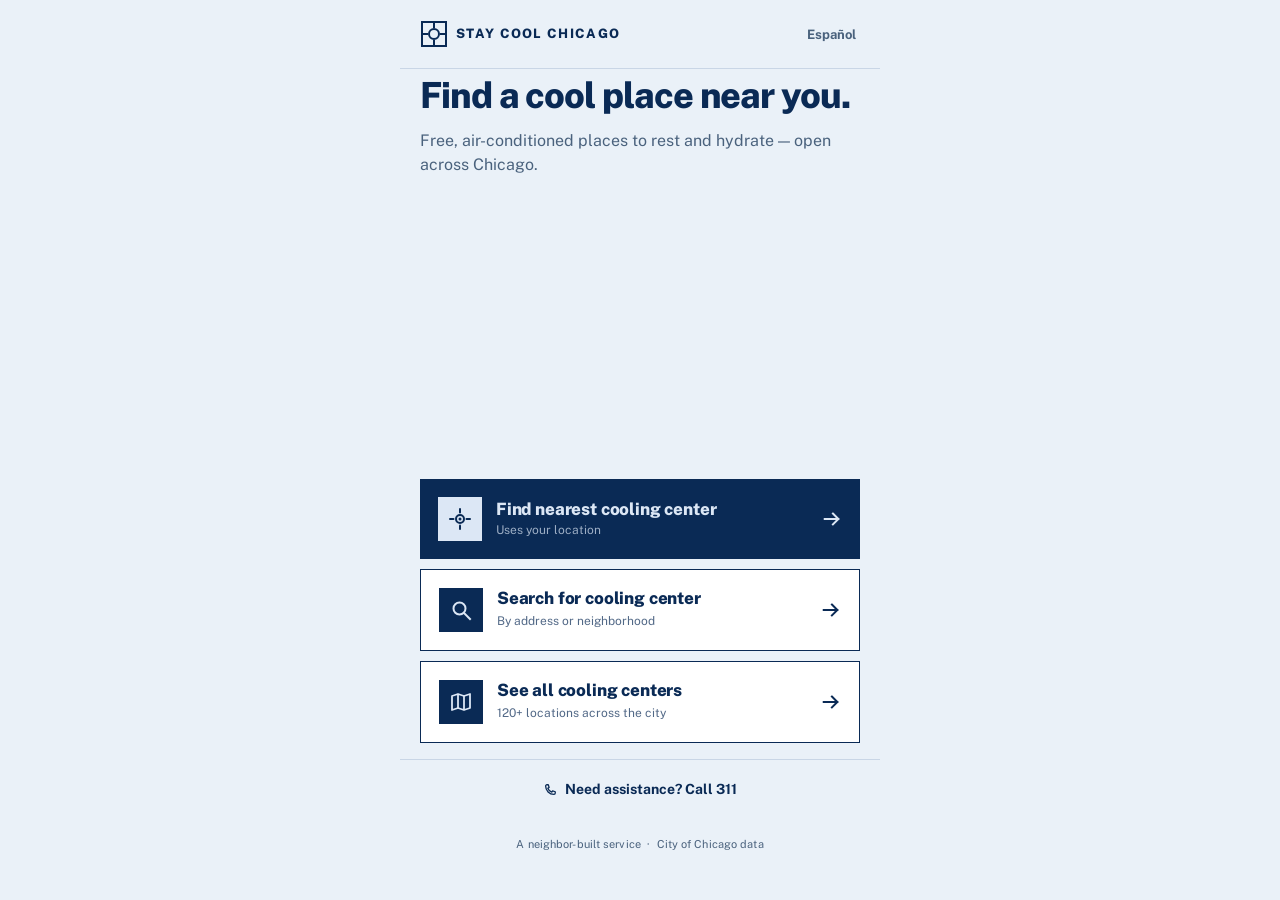
==== index.html @ 72aff4a6 "Polishing pass" ====
<!doctype html>
<html lang="en">
<head>
  <meta charset="utf-8" />
  <meta name="viewport" content="width=device-width, initial-scale=1" />
  <title data-i18n-title="appName">Stay Cool Chicago</title>
  <meta name="description" content="Free cooling centers near you — open across Chicago during heat events." />
  <meta name="theme-color" content="#0a2a55" />
  <meta property="og:title" content="Stay Cool Chicago" />
  <meta property="og:description" content="Find free air-conditioned places to rest and hydrate — open across Chicago during heat events." />
  <meta property="og:image" content="/assets/og-image.png" />
  <link rel="manifest" href="/manifest.json" />
  <link rel="icon" type="image/png" href="/assets/icons/favicon-32.png" sizes="32x32" />
  <link rel="apple-touch-icon" href="/assets/icons/apple-touch-icon.png" />
  <link rel="stylesheet" href="css/main.css" />
</head>
<body>

  <a class="skip-link" href="#main">Skip to main content</a>

  <div class="page">

    <!-- Advisory banner (hidden until JS renders it) -->
    <div id="advisory-container" hidden></div>

    <!-- Page header: brand + language toggle -->
    <header class="page-header" style="padding:12px var(--page-pad); border-bottom:1px solid var(--color-hair);">
      <div class="brand-mark">
        <svg width="28" height="28" viewBox="0 0 28 28" aria-hidden="true" focusable="false" color="var(--color-ink)">
          <rect x="2" y="2" width="24" height="24" fill="none" stroke="currentColor" stroke-width="2"/>
          <circle cx="14" cy="14" r="5" fill="none" stroke="currentColor" stroke-width="2"/>
          <line x1="14" y1="4"  x2="14" y2="7"  stroke="currentColor" stroke-width="2" stroke-linecap="square"/>
          <line x1="14" y1="21" x2="14" y2="24" stroke="currentColor" stroke-width="2" stroke-linecap="square"/>
          <line x1="4"  y1="14" x2="7"  y2="14" stroke="currentColor" stroke-width="2" stroke-linecap="square"/>
          <line x1="21" y1="14" x2="24" y2="14" stroke="currentColor" stroke-width="2" stroke-linecap="square"/>
        </svg>
        <span class="brand-name" data-i18n="appName">Stay Cool Chicago</span>
      </div>

      <button class="lang-toggle" id="lang-toggle"
              aria-label="Switch to Español">
        <span data-i18n="langToggle">Español</span>
      </button>
    </header>

    <!-- Main content -->
    <main id="main" class="welcome-main">

      <!-- Hero -->
      <section class="welcome-hero" aria-labelledby="welcome-heading">
        <h1 id="welcome-heading" data-i18n="welcomeHeadline">
          Free places to cool down, near you.
        </h1>
        <p class="text-body mute mt-14" data-i18n="welcomeSub">
          Free, air-conditioned places to rest and hydrate — open across Chicago.
        </p>
      </section>

      <!-- Flex spacer pushes actions toward bottom on tall screens -->
      <div class="welcome-spacer" aria-hidden="true"></div>

      <!-- Primary + secondary CTAs -->
      <div class="welcome-actions">

        <!-- Find nearest cooling center -->
        <button id="btn-find-nearest" class="action-btn primary"
                aria-label="Find nearest cooling center using your location">
          <span class="action-btn-icon" aria-hidden="true">
            <!-- Crosshair / location icon -->
            <svg width="22" height="22" viewBox="0 0 22 22" fill="none" aria-hidden="true" focusable="false">
              <circle cx="11" cy="11" r="4" stroke="currentColor" stroke-width="2"/>
              <circle cx="11" cy="11" r="1.5" fill="currentColor"/>
              <line x1="11" y1="1"    x2="11" y2="4.5"  stroke="currentColor" stroke-width="2" stroke-linecap="round"/>
              <line x1="11" y1="17.5" x2="11" y2="21"   stroke="currentColor" stroke-width="2" stroke-linecap="round"/>
              <line x1="1"  y1="11"   x2="4.5" y2="11"  stroke="currentColor" stroke-width="2" stroke-linecap="round"/>
              <line x1="17.5" y1="11" x2="21"  y2="11"  stroke="currentColor" stroke-width="2" stroke-linecap="round"/>
            </svg>
          </span>
          <span class="action-btn-text">
            <span class="action-btn-label" data-i18n="findNearest">Find nearest cooling center</span>
            <span class="action-btn-sub"   data-i18n="findNearestSub">Uses your location</span>
          </span>
          <svg class="action-btn-arrow" width="20" height="20" viewBox="0 0 22 22" fill="none"
               aria-hidden="true" focusable="false">
            <path d="M3 11 H18 M12 5 L18 11 L12 17" stroke="currentColor" stroke-width="2.2" stroke-linecap="square"/>
          </svg>
        </button>

        <!-- Search for cooling center -->
        <a href="search.html" class="action-btn secondary mt-10"
           aria-label="Search for a cooling center by address or neighborhood">
          <span class="action-btn-icon" aria-hidden="true">
            <svg width="22" height="22" viewBox="0 0 22 22" fill="none" aria-hidden="true" focusable="false">
              <circle cx="9.5" cy="9.5" r="6" stroke="currentColor" stroke-width="2"/>
              <line x1="14" y1="14" x2="20" y2="20" stroke="currentColor" stroke-width="2" stroke-linecap="square"/>
            </svg>
          </span>
          <span class="action-btn-text">
            <span class="action-btn-label" data-i18n="searchCenter">Search for cooling center</span>
            <span class="action-btn-sub"   data-i18n="searchCenterSub">By address or neighborhood</span>
          </span>
          <svg class="action-btn-arrow" width="20" height="20" viewBox="0 0 22 22" fill="none"
               aria-hidden="true" focusable="false">
            <path d="M3 11 H18 M12 5 L18 11 L12 17" stroke="currentColor" stroke-width="2.2" stroke-linecap="square"/>
          </svg>
        </a>

        <!-- See all on the map -->
        <a href="list.html" class="action-btn secondary mt-10"
           aria-label="See all cooling centers">
          <span class="action-btn-icon" aria-hidden="true">
            <!-- Map icon -->
            <svg width="22" height="22" viewBox="0 0 22 22" fill="none" aria-hidden="true" focusable="false">
              <path d="M2 5 L8 3 L14 5 L20 3 V17 L14 19 L8 17 L2 19 Z"
                    stroke="currentColor" stroke-width="1.8" stroke-linejoin="round"/>
              <line x1="8"  y1="3"  x2="8"  y2="17" stroke="currentColor" stroke-width="1.8"/>
              <line x1="14" y1="5"  x2="14" y2="19" stroke="currentColor" stroke-width="1.8"/>
            </svg>
          </span>
          <span class="action-btn-text">
            <span class="action-btn-label" data-i18n="viewMap">See all on the map</span>
            <span class="action-btn-sub"   data-i18n="viewMapSub">120+ locations across the city</span>
          </span>
          <svg class="action-btn-arrow" width="20" height="20" viewBox="0 0 22 22" fill="none"
               aria-hidden="true" focusable="false">
            <path d="M3 11 H18 M12 5 L18 11 L12 17" stroke="currentColor" stroke-width="2.2" stroke-linecap="square"/>
          </svg>
        </a>

      </div><!-- /.welcome-actions -->

      <!-- Tertiary: Call 311 -->
      <div class="welcome-311">
        <a href="tel:311" aria-label="Call 311 for assistance">
          <!-- Phone icon -->
          <svg width="14" height="14" viewBox="0 0 16 16" fill="none"
               aria-hidden="true" focusable="false">
            <path d="M3 3.5C3 2.7 3.7 2 4.5 2H6L7 5L5.5 6C6.5 8.5 7.5 9.5 10 10.5L11 9L14 10V11.5C14 12.3 13.3 13 12.5 13C7.3 13 3 8.7 3 3.5Z"
                  stroke="currentColor" stroke-width="1.5" stroke-linejoin="round"/>
          </svg>
          <span data-i18n="needRide">Need a ride? Call 311</span>
        </a>
      </div>

      <!-- Footer -->
      <footer class="site-footer">
        <a href="/about.html" data-i18n="aboutLink">A neighbor-built service</a>
        &nbsp;·&nbsp;
        <a href="https://data.cityofchicago.org/Health-Human-Services/Cooling-Centers-Map/cj7n-sh49"
           target="_blank" rel="noopener noreferrer"
           data-i18n="cityDataLink">City of Chicago data</a>
      </footer>

    </main><!-- /#main -->
  </div><!-- /.page -->

  <script type="module">
    import { initLang, getLang, getCopy } from '/js/lang.js';
    import { initAdvisory }               from '/js/advisory.js';
    import copy                            from '/js/copy.js';

    // ── Language ──────────────────────────────────────────────────────────────
    const lang = initLang('lang-toggle');

    // Keep lang-toggle aria-label in sync after toggle clicks
    document.getElementById('lang-toggle').addEventListener('click', () => {
      const current = getLang();
      const t = getCopy(current);
      document.getElementById('lang-toggle').setAttribute(
        'aria-label', `Switch to ${t.langToggle}`
      );
    });

    // ── Advisory banner ───────────────────────────────────────────────────────
    initAdvisory(lang, copy).then(advisory => {
      if (!advisory?.active || advisory.level === 'none') {
        const h1 = document.getElementById('welcome-heading');
        if (h1) {
          h1.dataset.i18n = 'taglineOffSeason';
          h1.textContent  = getCopy(lang).taglineOffSeason ?? h1.textContent;
        }
      }
    });

    // ── Geolocation flow ──────────────────────────────────────────────────────
    const btnFind = document.getElementById('btn-find-nearest');

    btnFind.addEventListener('click', () => {
      if (!navigator.geolocation) {
        window.location.href = 'search.html';
        return;
      }

      navigator.geolocation.getCurrentPosition(
        ({ coords }) => {
          const { latitude: lat, longitude: lng } = coords;
          sessionStorage.setItem('userLat',   lat);
          sessionStorage.setItem('userLng',   lng);
          sessionStorage.setItem('userLabel', 'Near you');
          window.location.href = `home.html?lat=${lat}&lng=${lng}`;
        },
        () => {
          // Denied or timed out → send to search
          window.location.href = 'search.html';
        },
        { timeout: 10_000, enableHighAccuracy: false, maximumAge: 60_000 }
      );
    });
  </script>

  <script>
    try { navigator.sendBeacon('/api/analytics.php', JSON.stringify({ page: 'index' })); } catch {}
    if ('serviceWorker' in navigator) navigator.serviceWorker.register('/sw.js');
  </script>

</body>
</html>
---- css/main.css ----
/* ── Google Fonts ────────────────────────────────────────────────────────── */
@import url('https://fonts.googleapis.com/css2?family=Public+Sans:wght@400;500;600;700;800&display=swap');

/* ── Design tokens — Chicago Blue civic palette ──────────────────────────── */
:root {
  --color-bg:           #eaf1f8;
  --color-paper:        #ffffff;
  --color-ink:          #0a2a55;
  --color-ink-mute:     #4a627d;
  --color-hair:         #c9d6e6;
  --color-accent:       #b9281b;   /* advisory red */
  --color-accent-text:  #ffffff;
  --color-on-ink:       #dce7f5;
  --color-open-dot:     #41c876;   /* "open now" green */

  /* Advisory severity colors — bg + ink pairs, all WCAG AA */
  --color-advisory-bg:  #fcd34d;   /* yellow  — contrast ~14:1 with black */
  --color-advisory-ink: #000000;
  --color-warning-bg:   #f97316;   /* orange  — contrast ~7.5:1 with black */
  --color-warning-ink:  #000000;
  --color-emergency-bg: #b91c1c;   /* red     — contrast ~6.2:1 with white */
  --color-emergency-ink:#ffffff;

  /* Typography */
  --font-base: 'Public Sans', -apple-system, 'Helvetica Neue', system-ui, sans-serif;

  /* Spacing */
  --page-pad: 20px;
  --radius:   0px;   /* civic/geometric — sharp corners throughout */

  /* Touch targets */
  --touch-min: 44px;
}

/* ── Reset ───────────────────────────────────────────────────────────────── */
*, *::before, *::after { box-sizing: border-box; margin: 0; padding: 0; }
[hidden] { display: none !important; }

html {
  font-size: 16px;
  /* Respect user font-size preferences */
  -webkit-text-size-adjust: 100%;
}

body {
  font-family: var(--font-base);
  background: var(--color-bg);
  color: var(--color-ink);
  line-height: 1.5;
  -webkit-font-smoothing: antialiased;
  min-height: 100dvh;
}

img, svg { display: block; max-width: 100%; }

button, input, select, textarea { font-family: inherit; font-size: inherit; }

a { color: inherit; }

/* ── Skip link (accessibility) ───────────────────────────────────────────── */
.skip-link {
  position: absolute;
  top: -100%;
  left: 0;
  background: var(--color-ink);
  color: var(--color-on-ink);
  padding: 12px 20px;
  font-weight: 700;
  font-size: 1rem;
  z-index: 9999;
  text-decoration: none;
}
.skip-link:focus { top: 0; }

/* ── Page shell ──────────────────────────────────────────────────────────── */
.page {
  max-width: 480px;
  margin: 0 auto;
  min-height: 100dvh;
  display: flex;
  flex-direction: column;
  background: var(--color-bg);
}

main { flex: 1; }

/* ── Typography scale ────────────────────────────────────────────────────── */
.text-overline {
  font-size: 0.6875rem;   /* 11px */
  font-weight: 700;
  letter-spacing: 0.09em;
  text-transform: uppercase;
  color: var(--color-ink-mute);
}

.text-body    { font-size: 1rem;    line-height: 1.5; }
.text-body-sm { font-size: 0.8125rem; line-height: 1.45; } /* 13px */
.text-caption { font-size: 0.75rem; color: var(--color-ink-mute); } /* 12px */

h1 { font-size: clamp(1.75rem, 6vw, 2.25rem); font-weight: 800; line-height: 1.05; letter-spacing: -0.03em; }
h2 { font-size: 1.375rem; font-weight: 800; line-height: 1.1;  letter-spacing: -0.02em; }
h3 { font-size: 1.0625rem; font-weight: 700; line-height: 1.2; }

/* ── Buttons ─────────────────────────────────────────────────────────────── */
.btn {
  display: inline-flex;
  align-items: center;
  justify-content: center;
  gap: 10px;
  min-height: var(--touch-min);
  padding: 12px 18px;
  font-size: 1rem;
  font-weight: 700;
  letter-spacing: -0.01em;
  border: none;
  cursor: pointer;
  text-decoration: none;
  transition: opacity 0.1s;
  -webkit-tap-highlight-color: transparent;
}
.btn:active { opacity: 0.85; }
.btn:focus-visible {
  outline: 3px solid var(--color-ink);
  outline-offset: 2px;
}

.btn-primary {
  width: 100%;
  background: var(--color-ink);
  color: var(--color-on-ink);
  text-align: left;
  justify-content: space-between;
}

.btn-secondary {
  width: 100%;
  background: var(--color-paper);
  color: var(--color-ink);
  border: 1.5px solid var(--color-ink);
  text-align: left;
  justify-content: space-between;
}

.btn-ghost {
  background: transparent;
  color: var(--color-ink-mute);
  font-size: 0.875rem;
  text-decoration: underline;
}

.btn-icon {
  width: var(--touch-min);
  height: var(--touch-min);
  padding: 0;
  background: transparent;
  color: var(--color-ink);
  border: 1.5px solid var(--color-ink);
  flex-shrink: 0;
}

/* ── Advisory banner ─────────────────────────────────────────────────────── */
.advisory-banner {
  padding: 10px var(--page-pad) 12px;
  display: flex;
  align-items: center;
  gap: 10px;
  font-size: 0.75rem;
  font-weight: 700;
  letter-spacing: 0.04em;
  text-transform: uppercase;
}

.advisory-banner[data-level="advisory"] {
  background: var(--color-advisory-bg);
  color: var(--color-advisory-ink);
  --advisory-icon-inner: var(--color-advisory-bg);
}

.advisory-banner[data-level="warning"] {
  background: var(--color-warning-bg);
  color: var(--color-warning-ink);
  --advisory-icon-inner: var(--color-warning-bg);
}

.advisory-banner[data-level="emergency"] {
  background: var(--color-emergency-bg);
  color: var(--color-emergency-ink);
  --advisory-icon-inner: var(--color-emergency-bg);
  font-size: 0.875rem;
  padding: 16px var(--page-pad);
}

.advisory-banner[data-level="warning"] .advisory-icon {
  animation: pulse-icon 1.4s ease-in-out infinite;
}

@keyframes pulse-icon {
  0%, 100% { opacity: 1; }
  50%       { opacity: 0.4; }
}

.advisory-body {
  display: flex;
  flex-direction: column;
  gap: 2px;
  min-width: 0;
}

.advisory-label {
  font-size: 0.75rem;
  font-weight: 700;
  letter-spacing: 0.06em;
  text-transform: uppercase;
}

.advisory-detail {
  font-size: 0.6875rem;
  font-weight: 600;
  letter-spacing: 0.03em;
  opacity: 0.85;
  text-transform: none;
  white-space: nowrap;
  overflow: hidden;
  text-overflow: ellipsis;
}

.advisory-temp {
  font-size: 1.75rem;
  font-weight: 800;
  letter-spacing: -0.02em;
  line-height: 1;
  margin-top: 4px;
}

/* ── Status chip ─────────────────────────────────────────────────────────── */
.chip {
  display: inline-flex;
  align-items: center;
  gap: 6px;
  padding: 5px 10px 6px;
  font-size: 0.75rem;
  font-weight: 700;
  letter-spacing: 0.02em;
  text-transform: uppercase;
  white-space: nowrap;
}

.chip-open {
  background: var(--color-ink);
  color: var(--color-on-ink);
}

.chip-closed {
  background: var(--color-hair);
  color: var(--color-ink-mute);
}

.chip-dot {
  width: 8px;
  height: 8px;
  border-radius: 50%;
  background: var(--color-open-dot);
  flex-shrink: 0;
}

/* ── Card ────────────────────────────────────────────────────────────────── */
.card {
  background: var(--color-paper);
  border: 1.5px solid var(--color-ink);
  padding: 20px;
}

/* ── Divider ─────────────────────────────────────────────────────────────── */
.divider { border: none; border-top: 1px solid var(--color-hair); }

/* ── Stat grid (walk / transit) ──────────────────────────────────────────── */
.stat-grid {
  display: grid;
  grid-template-columns: 1fr 1fr;
  border-top: 1px solid var(--color-hair);
}

.stat-grid .stat {
  padding: 14px 0 12px;
}

.stat-grid .stat:first-child {
  padding-right: 14px;
  border-right: 1px solid var(--color-hair);
}

.stat-grid .stat:last-child {
  padding-left: 14px;
}

.stat-label {
  font-size: 0.6875rem;
  font-weight: 600;
  letter-spacing: 0.06em;
  text-transform: uppercase;
  color: var(--color-ink-mute);
}

.stat-value {
  font-size: 1.75rem;
  font-weight: 800;
  letter-spacing: -0.03em;
  line-height: 1.1;
  margin-top: 4px;
}

.stat-unit {
  font-size: 0.875rem;
  font-weight: 600;
  color: var(--color-ink-mute);
}

/* ── Center list row ─────────────────────────────────────────────────────── */
.center-row {
  display: flex;
  align-items: flex-start;
  gap: 14px;
  padding: 18px var(--page-pad);
  background: var(--color-paper);
  border-top: 1px solid var(--color-hair);
  cursor: pointer;
  text-decoration: none;
  color: inherit;
  -webkit-tap-highlight-color: transparent;
}

.center-row:focus-visible {
  outline: 3px solid var(--color-ink);
  outline-offset: -3px;
}

.center-row .walk-time {
  width: 44px;
  flex-shrink: 0;
  display: flex;
  flex-direction: column;
  align-items: center;
}

.center-row .walk-time .minutes {
  font-size: 1.375rem;
  font-weight: 800;
  letter-spacing: -0.03em;
  line-height: 1;
}

.center-row .walk-time .unit {
  font-size: 0.625rem;
  font-weight: 700;
  letter-spacing: 0.05em;
  text-transform: uppercase;
  color: var(--color-ink-mute);
  margin-top: 3px;
}

/* ── Page header ─────────────────────────────────────────────────────────── */
.page-header {
  display: flex;
  align-items: center;
  gap: 8px;
  padding: 8px 12px;
}

.brand-mark {
  display: inline-flex;
  align-items: center;
  gap: 8px;
  text-decoration: none;
  color: inherit;
}

.brand-name {
  font-size: 0.8125rem;
  font-weight: 800;
  letter-spacing: 0.1em;
  text-transform: uppercase;
  color: var(--color-ink);
}

/* ── Language toggle ─────────────────────────────────────────────────────── */
.lang-toggle {
  margin-left: auto;
  font-size: 0.8125rem;
  font-weight: 700;
  color: var(--color-ink-mute);
  background: transparent;
  border: none;
  cursor: pointer;
  min-height: var(--touch-min);
  padding: 0 4px;
}

.lang-toggle:focus-visible {
  outline: 3px solid var(--color-ink);
  outline-offset: 2px;
}

/* ── Amenity chips ───────────────────────────────────────────────────────── */
.amenity-list {
  display: flex;
  flex-wrap: wrap;
  gap: 8px;
  list-style: none;
}

.amenity-chip {
  display: inline-flex;
  align-items: center;
  gap: 6px;
  padding: 8px 12px;
  background: var(--color-bg);
  border: 1px solid var(--color-hair);
  font-size: 0.875rem;
  font-weight: 600;
  color: var(--color-ink);
}

/* ── Care footer ─────────────────────────────────────────────────────────── */
.care-block {
  margin: 0 var(--page-pad) 28px;
  padding: 18px;
  background: var(--color-ink);
  color: var(--color-on-ink);
}

/* ── Footer ──────────────────────────────────────────────────────────────── */
.site-footer {
  padding: 0 var(--page-pad) 48px;
  font-size: 0.6875rem;
  color: var(--color-ink-mute);
  text-align: center;
  letter-spacing: 0.01em;
}
.site-footer a {
  color: inherit;
  text-decoration: none;
}
.site-footer a:hover {
  text-decoration: underline;
  text-underline-offset: 2px;
}

/* ── Utility ─────────────────────────────────────────────────────────────── */
.visually-hidden {
  position: absolute;
  width: 1px;
  height: 1px;
  overflow: hidden;
  clip: rect(0 0 0 0);
  white-space: nowrap;
}

.pad { padding: var(--page-pad); }
.pad-x { padding-left: var(--page-pad); padding-right: var(--page-pad); }
.pad-top { padding-top: var(--page-pad); }

.mute { color: var(--color-ink-mute); }
.mt-4  { margin-top: 4px; }
.mt-8  { margin-top: 8px; }
.mt-10 { margin-top: 10px; }
.mt-14 { margin-top: 14px; }
.mt-18 { margin-top: 18px; }
.mt-24 { margin-top: 24px; }
.mt-32 { margin-top: 32px; }

/* ── Action button (large CTA with icon box + label + arrow) ─────────────── */
/* Used on Welcome and throughout the app for primary navigation actions.     */
.action-btn {
  width: 100%;
  padding: 18px;
  display: flex;
  align-items: center;
  gap: 14px;
  border: none;
  cursor: pointer;
  text-align: left;
  font-family: var(--font-base);
  text-decoration: none;
  -webkit-tap-highlight-color: transparent;
  transition: opacity 0.1s;
}
.action-btn:active  { opacity: 0.85; }
.action-btn:focus-visible {
  outline: 3px solid var(--color-ink);
  outline-offset: 2px;
}

.action-btn.primary {
  background: var(--color-ink);
  color: var(--color-on-ink);
}
.action-btn.secondary {
  background: var(--color-paper);
  color: var(--color-ink);
  border: 1.5px solid var(--color-ink);
}

.action-btn-icon {
  width: 44px;
  height: 44px;
  flex-shrink: 0;
  display: flex;
  align-items: center;
  justify-content: center;
}
.action-btn.primary   .action-btn-icon { background: var(--color-on-ink); color: var(--color-ink); }
.action-btn.secondary .action-btn-icon { background: var(--color-ink);    color: var(--color-on-ink); }

.action-btn-text   { flex: 1; min-width: 0; }
.action-btn-label  { display: block; font-size: 1.0625rem; font-weight: 800;
                     letter-spacing: -0.01em; line-height: 1.15; }
.action-btn-sub    { display: block; font-size: 0.75rem; opacity: 0.7; margin-top: 3px; }
.action-btn-arrow  { flex-shrink: 0; }

/* ── Welcome screen layout ───────────────────────────────────────────────── */
.welcome-main   { flex: 1; display: flex; flex-direction: column; }
.welcome-hero   { padding: 8px var(--page-pad) 28px; }
.welcome-spacer { flex: 1; min-height: 16px; }
.welcome-actions { padding: 0 var(--page-pad) 16px; }

.welcome-311 {
  padding: 8px var(--page-pad) 24px;
  border-top: 1px solid var(--color-hair);
}
.welcome-311 a {
  display: inline-flex;
  align-items: center;
  justify-content: center;
  gap: 8px;
  width: 100%;
  min-height: var(--touch-min);
  font-size: 0.875rem;
  font-weight: 700;
  color: var(--color-ink);
  text-decoration: none;
}
.welcome-311 a:focus-visible {
  outline: 3px solid var(--color-ink);
  outline-offset: 2px;
}

/* ── Search screen ───────────────────────────────────────────────────────── */
.search-field {
  display: flex;
  border: 1.5px solid var(--color-ink);
  background: var(--color-paper);
}
.search-field:focus-within {
  outline: 3px solid var(--color-ink);
  outline-offset: 2px;
}
.search-input {
  flex: 1;
  min-width: 0;
  border: none;
  background: transparent;
  color: var(--color-ink);
  padding: 14px 16px;
  font-size: 1rem;
  font-family: var(--font-base);
  line-height: 1.4;
  -webkit-appearance: none;
}
.search-input::placeholder { color: var(--color-ink-mute); }
.search-input:focus         { outline: none; }
/* Remove browser "clear" button on search inputs */
.search-input::-webkit-search-cancel-button { -webkit-appearance: none; }

.search-submit {
  flex-shrink: 0;
  width: 56px;
  background: var(--color-ink);
  color: var(--color-on-ink);
  border: none;
  cursor: pointer;
  display: flex;
  align-items: center;
  justify-content: center;
  transition: opacity 0.1s;
  -webkit-tap-highlight-color: transparent;
}
.search-submit:active   { opacity: 0.85; }
.search-submit:disabled { opacity: 0.5; cursor: default; }
.search-submit:focus-visible {
  outline: 3px solid var(--color-ink);
  outline-offset: -3px;
}

.neighborhood-grid {
  display: grid;
  grid-template-columns: 1fr 1fr;
  gap: 8px;
  margin-top: 12px;
}

.neighborhood-btn {
  display: flex;
  align-items: center;
  justify-content: space-between;
  gap: 8px;
  padding: 16px 14px;
  background: var(--color-paper);
  border: 1.5px solid var(--color-hair);
  color: var(--color-ink);
  font-size: 0.9375rem;
  font-weight: 700;
  font-family: var(--font-base);
  text-align: left;
  cursor: pointer;
  -webkit-tap-highlight-color: transparent;
  transition: border-color 0.1s;
}
.neighborhood-btn:hover  { border-color: var(--color-ink-mute); }
.neighborhood-btn:active { opacity: 0.85; }
.neighborhood-btn:focus-visible {
  outline: 3px solid var(--color-ink);
  outline-offset: 2px;
}

/* ── Center detail screen ─────────────────────────────────────────────────── */
.detail-header {
  padding: 20px var(--page-pad) 18px;
  border-bottom: 1px solid var(--color-hair);
}

.detail-name {
  font-size: 1.5rem;
  font-weight: 800;
  letter-spacing: -0.02em;
  line-height: 1.15;
  margin-top: 10px;
}

.detail-address-link {
  display: flex;
  align-items: baseline;
  gap: 4px;
  padding: 14px var(--page-pad);
  border-bottom: 1px solid var(--color-hair);
  color: var(--color-ink);
  text-decoration: underline;
  text-underline-offset: 3px;
  font-size: 0.9375rem;
  line-height: 1.45;
  -webkit-tap-highlight-color: transparent;
}
.detail-address-link:focus-visible {
  outline: 3px solid var(--color-ink);
  outline-offset: 2px;
}

.detail-actions {
  padding: 16px var(--page-pad);
  display: flex;
  flex-direction: column;
  gap: 10px;
}

.detail-amenities {
  padding: 20px var(--page-pad) 16px;
}

/* ── Map page shell ──────────────────────────────────────────────────────── */
.map-shell {
  position: fixed;
  top: 0;
  bottom: 0;
  left: 50%;
  transform: translateX(-50%);
  width: 100%;
  max-width: 480px;
  display: flex;
  flex-direction: column;
  overflow: hidden;
  background: var(--color-bg);
}

.map-header {
  display: flex;
  align-items: center;
  gap: 8px;
  padding: 8px 12px;
  background: var(--color-paper);
  border-bottom: 1px solid var(--color-hair);
  flex-shrink: 0;
  z-index: 1000;
  position: relative;
}

.map-back {
  flex-shrink: 0;
  display: flex;
  align-items: center;
  justify-content: center;
}

.map-header-title {
  flex: 1;
  min-width: 0;
  margin-left: 10px;
}

#open-count {
  font-size: 0.6875rem;
  font-weight: 600;
  letter-spacing: 0.04em;
  text-transform: uppercase;
  color: var(--color-ink-mute);
  margin-top: 1px;
}

/* Map viewport — flex:1 comes from main { flex:1 } in global styles */
.map-shell main {
  position: relative;
  min-height: 0;
  display: flex;
  flex-direction: column;
}

/* height:100% on a flex-item child is unreliable; use flex:1 instead */
#map {
  flex: 1;
  min-height: 0;
  width: 100%;
}

/* Tone down Leaflet's default link color */
.leaflet-container a { color: var(--color-ink); }

/* ── Map markers ─────────────────────────────────────────────────────────── */
.map-pin {
  width: 24px;
  height: 24px;
  border-radius: 50%;
  border: 2.5px solid var(--color-ink);
  transition: transform 0.12s;
  cursor: pointer;
}

.map-pin:hover,
.map-pin:focus { transform: scale(1.25); }

.map-pin--open   { background: var(--color-ink); }
.map-pin--closed { background: var(--color-paper); border-color: var(--color-hair); }

.map-user-dot {
  width: 16px;
  height: 16px;
  border-radius: 50%;
  background: var(--color-open-dot);
  border: 3px solid var(--color-paper);
  box-shadow: 0 0 0 2px var(--color-open-dot);
  animation: pulse-dot 2s ease-in-out infinite;
}

@keyframes pulse-dot {
  0%, 100% { box-shadow: 0 0 0 2px rgba(65, 200, 118, 0.9); }
  50%       { box-shadow: 0 0 0 8px rgba(65, 200, 118, 0); }
}

/* ── Locate-me button (overlaid on map) ──────────────────────────────────── */
.locate-btn {
  position: absolute;
  bottom: 16px;
  right: 16px;
  width: 44px;
  height: 44px;
  border-radius: 50%;
  background: var(--color-paper);
  border: 1.5px solid var(--color-ink);
  color: var(--color-ink);
  display: flex;
  align-items: center;
  justify-content: center;
  cursor: pointer;
  z-index: 1000;
  box-shadow: 0 2px 8px rgba(10, 42, 85, 0.2);
  -webkit-tap-highlight-color: transparent;
  transition: opacity 0.1s;
}
.locate-btn:active   { opacity: 0.8; }
.locate-btn:disabled { opacity: 0.4; cursor: default; }
.locate-btn:focus-visible {
  outline: 3px solid var(--color-ink);
  outline-offset: 2px;
}

/* ── Bottom sheet ────────────────────────────────────────────────────────── */
.map-bottom-sheet {
  flex-shrink: 0;
  background: var(--color-paper);
  border-top: 1.5px solid var(--color-ink);
}

.map-card { padding: 14px var(--page-pad) 20px; }

.map-card-link {
  display: block;
  text-decoration: none;
  color: inherit;
  -webkit-tap-highlight-color: transparent;
}
.map-card-link:focus-visible {
  outline: 3px solid var(--color-ink);
  outline-offset: 2px;
}

.map-card-top {
  display: flex;
  align-items: center;
  justify-content: space-between;
  gap: 8px;
  margin-bottom: 8px;
}

.map-card-name {
  font-size: 1.0625rem;
  font-weight: 800;
  letter-spacing: -0.01em;
  line-height: 1.2;
  margin-bottom: 3px;
}

.map-card-sub {
  font-size: 0.8125rem;
  color: var(--color-ink-mute);
  margin-bottom: 12px;
}

.map-card-actions {
  display: flex;
  align-items: center;
  gap: 10px;
}

.map-card-dir {
  flex: 1;
  justify-content: center;
  padding: 10px 16px;
  min-height: 44px;
  font-size: 0.9375rem;
}

.map-card-detail {
  flex-shrink: 0;
}

/* ── Stub pages ──────────────────────────────────────────────────────────── */
.stub-page {
  flex: 1;
  display: flex;
  flex-direction: column;
  align-items: center;
  justify-content: center;
  gap: 24px;
  padding: var(--page-pad);
  text-align: center;
  color: var(--color-ink-mute);
}
.stub-page h1 { font-size: 1.5rem; color: var(--color-ink); }
.stub-page a   { color: var(--color-ink); font-weight: 700; text-underline-offset: 3px; }
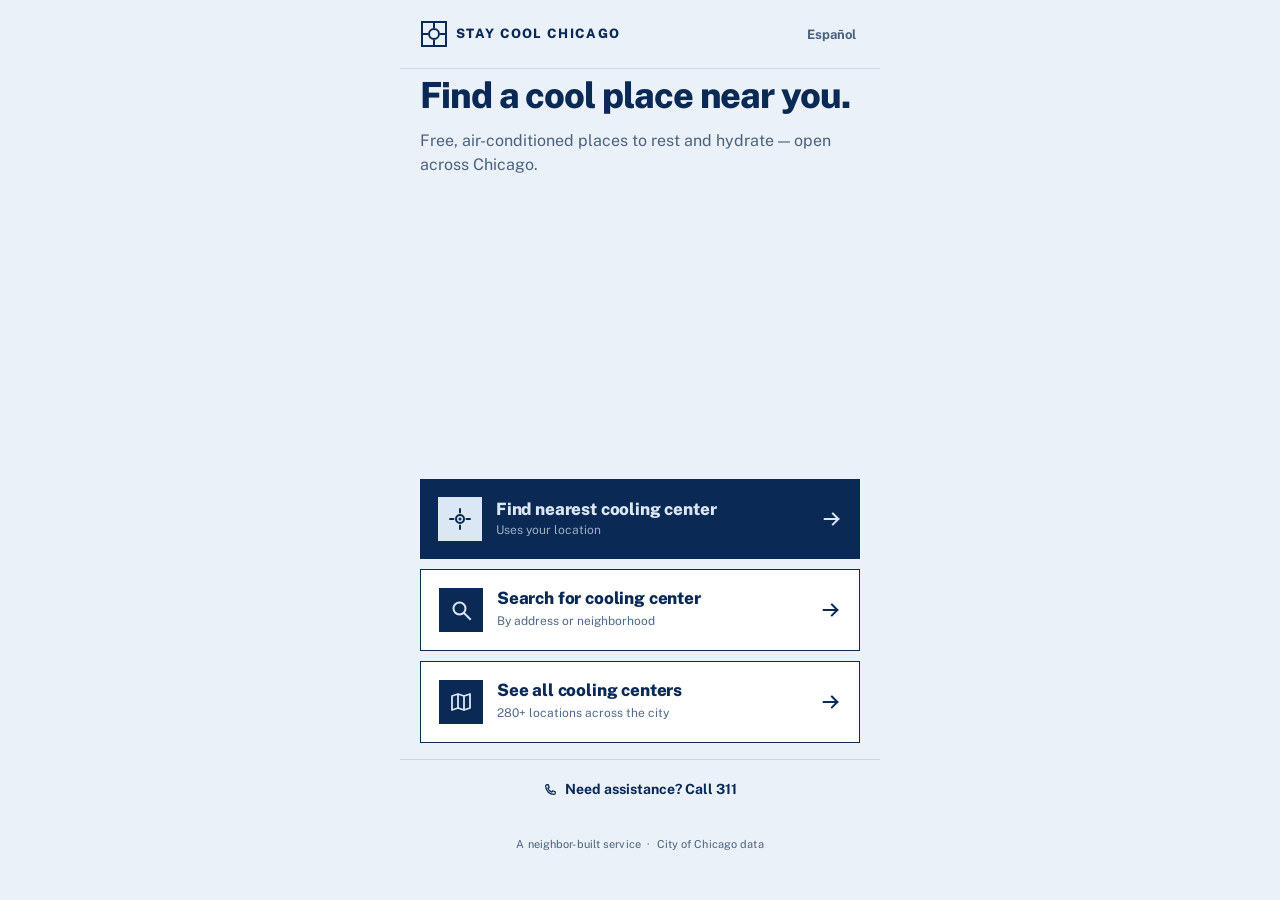
==== commit fdc0061b: "remove redundant buttons" ====
--- a/index.html
+++ b/index.html
@@ -119,7 +119,7 @@
           </span>
           <span class="action-btn-text">
             <span class="action-btn-label" data-i18n="viewMap">See all on the map</span>
-            <span class="action-btn-sub"   data-i18n="viewMapSub">120+ locations across the city</span>
+            <span class="action-btn-sub"   data-i18n="viewMapSub">280+ locations across the city</span>
           </span>
           <svg class="action-btn-arrow" width="20" height="20" viewBox="0 0 22 22" fill="none"
                aria-hidden="true" focusable="false">
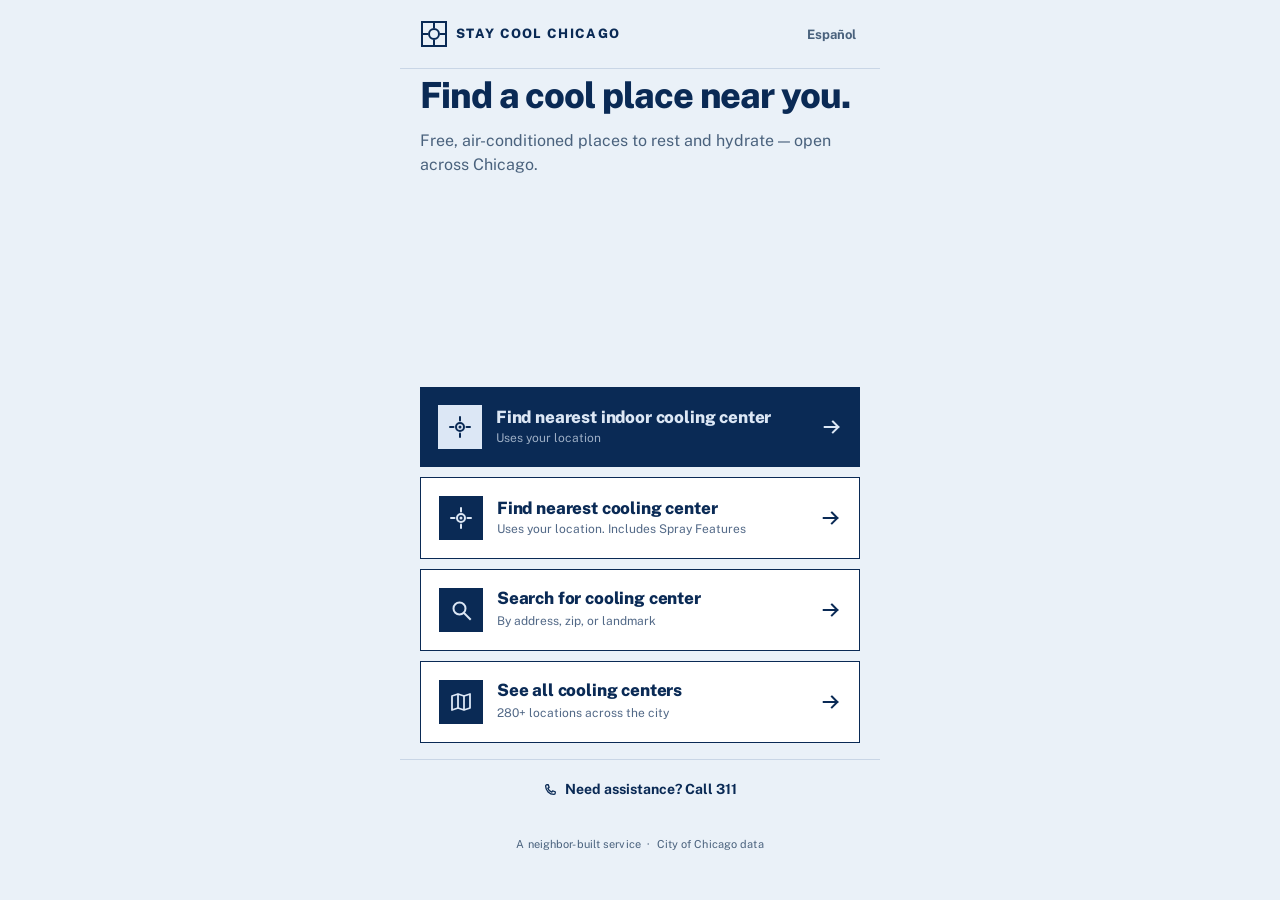
==== commit 89cf036e: "Additional refinements" ====
--- a/index.html
+++ b/index.html
@@ -62,11 +62,10 @@
       <!-- Primary + secondary CTAs -->
       <div class="welcome-actions">
 
-        <!-- Find nearest cooling center -->
-        <button id="btn-find-nearest" class="action-btn primary"
-                aria-label="Find nearest cooling center using your location">
-          <span class="action-btn-icon" aria-hidden="true">
-            <!-- Crosshair / location icon -->
+        <!-- Find nearest indoor cooling center -->
+        <button id="btn-find-nearest-indoor" class="action-btn primary"
+                aria-label="Find nearest indoor cooling center using your location">
+          <span class="action-btn-icon" aria-hidden="true">
             <svg width="22" height="22" viewBox="0 0 22 22" fill="none" aria-hidden="true" focusable="false">
               <circle cx="11" cy="11" r="4" stroke="currentColor" stroke-width="2"/>
               <circle cx="11" cy="11" r="1.5" fill="currentColor"/>
@@ -77,8 +76,31 @@
             </svg>
           </span>
           <span class="action-btn-text">
+            <span class="action-btn-label" data-i18n="findNearestIndoor">Find nearest indoor cooling center</span>
+            <span class="action-btn-sub"   data-i18n="findNearestIndoorSub">Uses your location</span>
+          </span>
+          <svg class="action-btn-arrow" width="20" height="20" viewBox="0 0 22 22" fill="none"
+               aria-hidden="true" focusable="false">
+            <path d="M3 11 H18 M12 5 L18 11 L12 17" stroke="currentColor" stroke-width="2.2" stroke-linecap="square"/>
+          </svg>
+        </button>
+
+        <!-- Find nearest cooling center -->
+        <button id="btn-find-nearest" class="action-btn secondary mt-10"
+                aria-label="Find nearest cooling center using your location">
+          <span class="action-btn-icon" aria-hidden="true">
+            <svg width="22" height="22" viewBox="0 0 22 22" fill="none" aria-hidden="true" focusable="false">
+              <circle cx="11" cy="11" r="4" stroke="currentColor" stroke-width="2"/>
+              <circle cx="11" cy="11" r="1.5" fill="currentColor"/>
+              <line x1="11" y1="1"    x2="11" y2="4.5"  stroke="currentColor" stroke-width="2" stroke-linecap="round"/>
+              <line x1="11" y1="17.5" x2="11" y2="21"   stroke="currentColor" stroke-width="2" stroke-linecap="round"/>
+              <line x1="1"  y1="11"   x2="4.5" y2="11"  stroke="currentColor" stroke-width="2" stroke-linecap="round"/>
+              <line x1="17.5" y1="11" x2="21"  y2="11"  stroke="currentColor" stroke-width="2" stroke-linecap="round"/>
+            </svg>
+          </span>
+          <span class="action-btn-text">
             <span class="action-btn-label" data-i18n="findNearest">Find nearest cooling center</span>
-            <span class="action-btn-sub"   data-i18n="findNearestSub">Uses your location</span>
+            <span class="action-btn-sub"   data-i18n="findNearestSub">Uses your location. Includes Spray Features</span>
           </span>
           <svg class="action-btn-arrow" width="20" height="20" viewBox="0 0 22 22" fill="none"
                aria-hidden="true" focusable="false">
@@ -97,7 +119,7 @@
           </span>
           <span class="action-btn-text">
             <span class="action-btn-label" data-i18n="searchCenter">Search for cooling center</span>
-            <span class="action-btn-sub"   data-i18n="searchCenterSub">By address or neighborhood</span>
+            <span class="action-btn-sub"   data-i18n="searchCenterSub">By address, zip, or landmark</span>
           </span>
           <svg class="action-btn-arrow" width="20" height="20" viewBox="0 0 22 22" fill="none"
                aria-hidden="true" focusable="false">
@@ -183,29 +205,29 @@
     });
 
     // ── Geolocation flow ──────────────────────────────────────────────────────
-    const btnFind = document.getElementById('btn-find-nearest');
-
-    btnFind.addEventListener('click', () => {
+    function geolocateAndGo(extraParams = '') {
       if (!navigator.geolocation) {
         window.location.href = 'search.html';
         return;
       }
-
       navigator.geolocation.getCurrentPosition(
         ({ coords }) => {
           const { latitude: lat, longitude: lng } = coords;
           sessionStorage.setItem('userLat',   lat);
           sessionStorage.setItem('userLng',   lng);
           sessionStorage.setItem('userLabel', 'Near you');
-          window.location.href = `home.html?lat=${lat}&lng=${lng}`;
+          window.location.href = `home.html?lat=${lat}&lng=${lng}${extraParams}`;
         },
-        () => {
-          // Denied or timed out → send to search
-          window.location.href = 'search.html';
-        },
+        () => { window.location.href = 'search.html'; },
         { timeout: 10_000, enableHighAccuracy: false, maximumAge: 60_000 }
       );
-    });
+    }
+
+    document.getElementById('btn-find-nearest').addEventListener('click',
+      () => geolocateAndGo());
+
+    document.getElementById('btn-find-nearest-indoor').addEventListener('click',
+      () => geolocateAndGo('&indoor=1'));
   </script>
 
   <script>
--- a/css/main.css
+++ b/css/main.css
@@ -358,6 +358,16 @@
   margin-top: 3px;
 }
 
+.center-type-icon {
+  width: 44px;
+  flex-shrink: 0;
+  display: flex;
+  align-items: flex-start;
+  justify-content: center;
+  padding-top: 1px;
+  color: var(--color-ink-mute);
+}
+
 /* ── Page header ─────────────────────────────────────────────────────────── */
 .page-header {
   display: flex;
@@ -628,12 +638,24 @@
   border-bottom: 1px solid var(--color-hair);
 }
 
+.detail-name-row {
+  display: flex;
+  align-items: flex-start;
+  gap: 14px;
+  margin-top: 10px;
+}
+
+.detail-type-icon {
+  flex-shrink: 0;
+  color: var(--color-ink-mute);
+  padding-top: 3px;
+}
+
 .detail-name {
   font-size: 1.5rem;
   font-weight: 800;
   letter-spacing: -0.02em;
   line-height: 1.15;
-  margin-top: 10px;
 }
 
 .detail-address-link {
@@ -748,6 +770,34 @@
 .map-pin--open   { background: var(--color-ink); }
 .map-pin--closed { background: var(--color-paper); border-color: var(--color-hair); }
 
+.map-type-pin {
+  width: 34px;
+  height: 34px;
+  border-radius: 50%;
+  border: 2px solid var(--color-ink);
+  display: flex;
+  align-items: center;
+  justify-content: center;
+  transition: transform 0.12s;
+  cursor: pointer;
+  box-shadow: 0 1px 4px rgba(10,42,85,0.25);
+}
+
+.map-type-pin:hover,
+.map-type-pin:focus { transform: scale(1.2); }
+
+.map-type-pin--open {
+  background: var(--color-ink);
+  color: var(--color-paper);
+}
+
+.map-type-pin--closed {
+  background: var(--color-paper);
+  color: var(--color-ink-mute);
+  border-color: var(--color-hair);
+  opacity: 0.6;
+}
+
 .map-user-dot {
   width: 16px;
   height: 16px;
@@ -763,6 +813,41 @@
   50%       { box-shadow: 0 0 0 8px rgba(65, 200, 118, 0); }
 }
 
+/* ── Map legend (overlaid bottom-left) ──────────────────────────────────── */
+.map-legend {
+  position: absolute;
+  bottom: 16px;
+  left: 16px;
+  z-index: 1000;
+  background: var(--color-paper);
+  border: 1.5px solid var(--color-ink);
+  border-radius: 8px;
+  padding: 6px 10px;
+  display: flex;
+  gap: 14px;
+  box-shadow: 0 2px 8px rgba(10, 42, 85, 0.2);
+  pointer-events: none;
+}
+
+.map-legend-item {
+  display: flex;
+  align-items: center;
+  gap: 6px;
+  font-size: 0.6875rem;
+  font-weight: 700;
+  letter-spacing: 0.02em;
+  text-transform: uppercase;
+  color: var(--color-ink);
+}
+
+.map-legend-pin {
+  width: 14px;
+  height: 14px;
+  flex-shrink: 0;
+  cursor: default;
+  transition: none;
+}
+
 /* ── Locate-me button (overlaid on map) ──────────────────────────────────── */
 .locate-btn {
   position: absolute;
